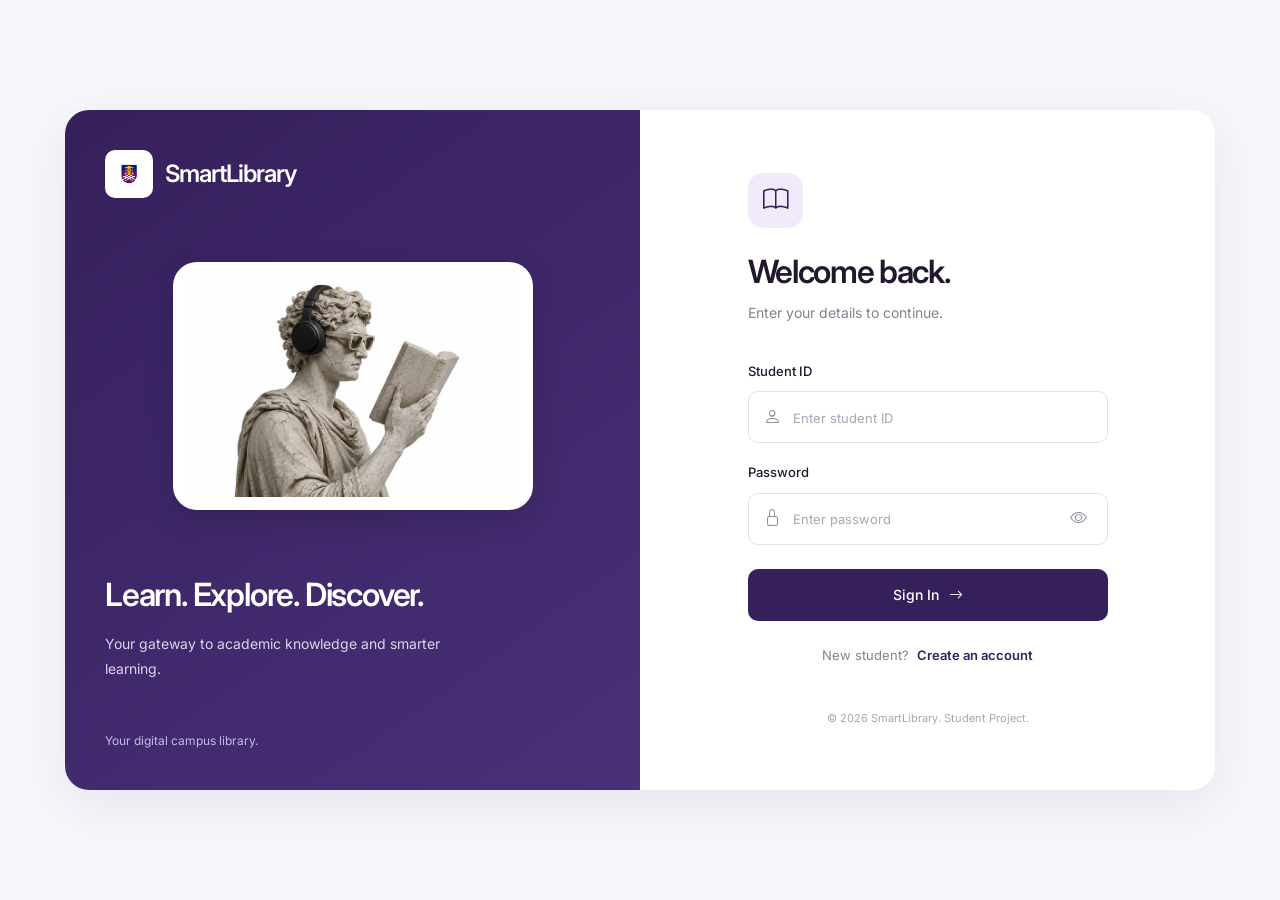
==== index.html @ e668dd78 "Update SmartLibrary website Added website features, updated interface design, images, and project fi" ====
<!DOCTYPE html>
<html lang="en">

<head>

    <meta charset="UTF-8">

    <meta name="viewport"
          content="width=device-width, initial-scale=1.0">

    <title>Sign In | SmartLibrary</title>

    <!-- Bootstrap CSS -->
    <link href="https://cdn.jsdelivr.net/npm/bootstrap@5.3.3/dist/css/bootstrap.min.css"
          rel="stylesheet">

    <!-- Bootstrap Icons -->
    <link href="https://cdn.jsdelivr.net/npm/bootstrap-icons@1.11.3/font/bootstrap-icons.css"
          rel="stylesheet">

    <!-- Google Font: Inter -->
    <link href="https://fonts.googleapis.com/css2?family=Inter:wght@400;500;600;700&display=swap"
          rel="stylesheet">

    <!-- Custom CSS -->
    <link rel="stylesheet" href="css/style.css">

</head>

<body class="login-page">

    <main class="login-container">

        <!-- LEFT PANEL -->

        <section class="login-left">

            <!-- Website Branding -->

            <div class="login-brand">

                <img src="images/assets/uitm-logo.jpg"
                     alt="UiTM Logo"
                     class="university-logo">

                <span>SmartLibrary</span>

            </div>

            <!-- Student Illustration -->

            <div class="illustration-container">

                <img src="images/assets/student-illustration.jpg"
                     alt="Student reading a book"
                     class="student-illustration">

            </div>

            <!-- Welcome Message -->

            <div class="welcome-content">

                <h1>Learn. Explore. Discover.</h1>

                <p>
                    Your gateway to academic knowledge
                    and smarter learning.
                </p>

            </div>

            <div class="left-footer">

                Your digital campus library.

            </div>

        </section>


        <!-- RIGHT PANEL -->

        <section class="login-right">

            <div class="login-form-container">

                <!-- Library Icon -->

                <div class="login-icon">

                    <i class="bi bi-book"></i>

                </div>

                <!-- Login Heading -->

                <h2>Welcome back.</h2>

                <p class="login-description">
                    Enter your details to continue.
                </p>

                <!-- Error Message -->

                <div class="alert alert-danger d-none"
                     id="loginError"
                     role="alert">
                </div>


                <!-- LOGIN FORM -->

                <form id="loginForm">

                    <!-- Student ID -->

                    <div class="mb-3">

                        <label for="studentId"
                               class="form-label">

                            Student ID

                        </label>

                        <div class="custom-input">

                            <i class="bi bi-person"></i>

                            <input type="text"
                                   id="studentId"
                                   name="studentId"
                                   placeholder="Enter student ID"
                                   autocomplete="username"
                                   required>

                        </div>

                    </div>


                    <!-- Password -->

                    <div class="mb-4">

                        <label for="password"
                               class="form-label">

                            Password

                        </label>

                        <div class="custom-input">

                            <i class="bi bi-lock"></i>

                            <input type="password"
                                   id="password"
                                   name="password"
                                   placeholder="Enter password"
                                   autocomplete="current-password"
                                   required>

                            <button type="button"
                                    id="togglePassword"
                                    class="password-toggle"
                                    aria-label="Show or hide password">

                                <i class="bi bi-eye"></i>

                            </button>

                        </div>

                    </div>


                    <!-- Sign In Button -->

                    <button type="submit"
                            class="login-button">

                        Sign In

                        <i class="bi bi-arrow-right"></i>

                    </button>

                </form>


                <!-- Registration Link -->

                <div class="register-link">

                    New student?

                    <a href="register.html">
                        Create an account
                    </a>

                </div>


                <!-- Footer -->

                <div class="login-footer">

                    &copy; 2026 SmartLibrary.
                    Student Project.

                </div>

            </div>

        </section>

    </main>


    <!-- Bootstrap JavaScript -->

    <script src="https://cdn.jsdelivr.net/npm/bootstrap@5.3.3/dist/js/bootstrap.bundle.min.js"></script>


    <!-- Custom JavaScript -->

    <script src="js/script.js"></script>

</body>

</html>
---- css/style.css ----
/* ========================================
   SMARTLIBRARY - GLOBAL STYLE
======================================== */

:root {
    --primary: #35205c;
    --primary-hover: #493078;
    --secondary: #8b6db7;
    --lavender: #f0eafa;
    --background: #f7f6fb;
    --white: #ffffff;
    --text-dark: #21182e;
    --text-muted: #85818e;
    --border: #e4e0ea;
}

* {
    margin: 0;
    padding: 0;
    box-sizing: border-box;
}

body {
    font-family: 'Inter', sans-serif;
    background-color: var(--background);
    color: var(--text-dark);
}

a {
    text-decoration: none;
}


/* ========================================
   LOGIN PAGE
======================================== */

.login-page {
    min-height: 100vh;
    display: flex;
    align-items: center;
    justify-content: center;
    padding: 30px;
}

.login-container {
    display: flex;
    width: 100%;
    max-width: 1150px;
    min-height: 680px;
    background-color: var(--white);
    border-radius: 24px;
    overflow: hidden;
    box-shadow: 0 15px 50px rgba(53, 32, 92, 0.08);
}


/* ========================================
   LEFT PANEL
======================================== */

.login-left {
    width: 50%;
    background: linear-gradient(
        145deg,
        #35205c,
        #493078
    );
    color: var(--white);
    padding: 40px;
    display: flex;
    flex-direction: column;
    position: relative;
    overflow: hidden;
}


/* Website Branding */

.login-brand {
    display: flex;
    align-items: center;
    gap: 12px;
}

.university-logo {
    width: 48px;
    height: 48px;
    object-fit: contain;
}

.login-brand span {
    font-size: 24px;
    font-weight: 600;
    letter-spacing: -1px;
}


/* Student Illustration */

.illustration-container {
    flex: 1;
    display: flex;
    align-items: center;
    justify-content: center;
    padding: 25px 0;
}

.student-illustration {
    width: 100%;
    max-width: 360px;
    max-height: 340px;
    object-fit: contain;
    animation: floating 4s ease-in-out infinite;
}


/* Floating Animation */

@keyframes floating {

    0% {
        transform: translateY(0);
    }

    50% {
        transform: translateY(-12px);
    }

    100% {
        transform: translateY(0);
    }

}


/* Welcome Message */

.welcome-content h1 {
    font-size: 32px;
    font-weight: 600;
    letter-spacing: -1.2px;
    line-height: 1.3;
    margin-bottom: 15px;
}

.welcome-content p {
    font-size: 14px;
    color: #ddd3ef;
    line-height: 1.8;
    max-width: 350px;
}

.left-footer {
    margin-top: 35px;
    font-size: 12px;
    color: #c9b9e3;
}


/* ========================================
   RIGHT PANEL
======================================== */

.login-right {
    width: 50%;
    display: flex;
    align-items: center;
    justify-content: center;
    padding: 50px;
    background-color: var(--white);
}

.login-form-container {
    width: 100%;
    max-width: 360px;
}


/* Library Icon */

.login-icon {
    width: 55px;
    height: 55px;
    background-color: var(--lavender);
    color: var(--primary);
    border-radius: 15px;
    display: flex;
    align-items: center;
    justify-content: center;
    margin-bottom: 25px;
    font-size: 25px;
}


/* Login Heading */

.login-form-container h2 {
    font-size: 32px;
    font-weight: 600;
    letter-spacing: -1.3px;
    margin-bottom: 10px;
}

.login-description {
    color: var(--text-muted);
    font-size: 14px;
    margin-bottom: 35px;
}


/* ========================================
   INPUT FIELDS
======================================== */

.form-label {
    font-size: 13px;
    font-weight: 500;
    color: var(--text-dark);
    margin-bottom: 10px;
}

.custom-input {
    display: flex;
    align-items: center;
    gap: 12px;
    border: 1px solid var(--border);
    border-radius: 10px;
    padding: 0 15px;
    min-height: 52px;
    background-color: var(--white);
    transition: 0.2s ease;
}

.custom-input:focus-within {
    border-color: var(--secondary);
    box-shadow: 0 0 0 3px rgba(139, 109, 183, 0.12);
}

.custom-input i {
    color: #9690a0;
    font-size: 17px;
}

.custom-input input {
    width: 100%;
    min-width: 0;
    border: none;
    outline: none;
    background: transparent;
    font-family: inherit;
    font-size: 14px;
    color: var(--text-dark);
    padding: 12px 0;
}

.custom-input input::placeholder {
    color: #aaa5b2;
    font-size: 13px;
}


/* Show and Hide Password */

.password-toggle {
    border: none;
    background: transparent;
    cursor: pointer;
    padding: 5px;
}

.password-toggle:hover i {
    color: var(--primary);
}


/* ========================================
   LOGIN BUTTON
======================================== */

.login-button {
    width: 100%;
    min-height: 52px;
    border: none;
    border-radius: 10px;
    background-color: var(--primary);
    color: var(--white);
    font-size: 14px;
    font-weight: 500;
    font-family: inherit;
    cursor: pointer;
    display: flex;
    align-items: center;
    justify-content: center;
    gap: 10px;
    transition: 0.2s ease;
}

.login-button:hover {
    background-color: var(--primary-hover);
    box-shadow: 0 5px 15px rgba(53, 32, 92, 0.15);
    transform: translateY(-2px);
}

.login-button:active {
    transform: translateY(0);
}


/* ========================================
   REGISTRATION LINK
======================================== */

.register-link {
    margin-top: 25px;
    text-align: center;
    font-size: 13px;
    color: var(--text-muted);
}

.register-link a {
    color: var(--primary);
    font-weight: 600;
    margin-left: 4px;
}

.register-link a:hover {
    text-decoration: underline;
}


/* ========================================
   FOOTER
======================================== */

.login-footer {
    text-align: center;
    color: #aaa5b2;
    font-size: 11px;
    margin-top: 45px;
}


/* ========================================
   ERROR MESSAGE
======================================== */

#loginError {
    font-size: 13px;
    border-radius: 10px;
}


/* ========================================
   RESPONSIVE DESIGN
======================================== */

/* Tablet */

@media (max-width: 992px) {

    .login-left {
        padding: 30px;
    }

    .login-right {
        padding: 35px;
    }

    .welcome-content h1 {
        font-size: 27px;
    }

    .student-illustration {
        max-width: 280px;
    }

}


/* Mobile Phone */

@media (max-width: 768px) {

    .login-page {
        padding: 20px;
    }

    .login-container {
        flex-direction: column;
        min-height: auto;
        max-width: 480px;
        border-radius: 18px;
    }

    .login-left {
        width: 100%;
        padding: 25px;
    }

    .login-right {
        width: 100%;
        padding: 35px 25px;
    }

    .login-brand span {
        font-size: 21px;
    }

    .university-logo {
        width: 40px;
        height: 40px;
    }

    .student-illustration {
        max-width: 200px;
    }

    .illustration-container {
        padding: 20px 0;
    }

    .welcome-content h1 {
        font-size: 23px;
    }

    .welcome-content p {
        font-size: 13px;
    }

    .left-footer {
        display: none;
    }

    .login-form-container h2 {
        font-size: 28px;
    }

    .login-footer {
        margin-top: 30px;
    }

}


/* Accessibility */

@media (prefers-reduced-motion: reduce) {

    .student-illustration {
        animation: none;
    }

    .login-button {
        transition: none;
    }

}



/* DASHBOARD LAYOUT */

.dashboard-page {
    background: var(--background);
    min-height: 100vh;
}

.sidebar {
    width: 250px;
    height: 100vh;
    position: fixed;
    background: var(--primary);
    color: white;
    padding: 25px 18px;
    display: flex;
    flex-direction: column;
}

.sidebar-brand {
    display: flex;
    align-items: center;
    gap: 10px;
    font-size: 21px;
    font-weight: 600;
    margin-bottom: 40px;
}

.sidebar-brand img {
    width: 40px;
    height: 40px;
    object-fit: contain;
}

.menu-label {
    color: #c9b9e3;
    font-size: 11px;
    padding-left: 12px;
    margin-bottom: 12px;
}

.sidebar-menu a, .logout-button {
    display: flex;
    align-items: center;
    gap: 12px;
    padding: 13px;
    margin-bottom: 5px;
    border-radius: 8px;
    color: #e5dcef;
    font-size: 14px;
    transition: 0.2s;
}

.sidebar-menu a:hover,
.sidebar-menu a.active,
.logout-button:hover {
    background: rgba(255,255,255,0.15);
    color: white;
}

.logout-button {
    margin-top: auto;
    background: transparent;
    border: none;
    width: 100%;
}

.main-content {
    margin-left: 250px;
    padding: 30px;
}

/* WELCOME BANNER */

.welcome-banner {
    background: var(--lavender);
    color: var(--primary);
    border-radius: 15px;
    padding: 25px 30px;
    display: flex;
    align-items: center;
    justify-content: space-between;
    gap: 20px;
}

.welcome-banner h3 {
    font-weight: 600;
    letter-spacing: -1px;
}

.welcome-banner p {
    font-size: 14px;
    color: #75618e;
}

.welcome-banner img {
    width: 130px;
    height: 130px;
    object-fit: contain;
}

/* REUSABLE CARDS AND CHARTS */

.stat-card, .content-card {
    border: none;
    border-radius: 12px;
    padding: 20px;
    box-shadow: 0 3px 15px rgba(53,32,92,0.04);
}

.stat-card h2 {
    font-size: 26px;
    font-weight: 600;
}

.text-purple {
    color: var(--primary);
}

.chart-container {
    position: relative;
    height: 260px;
}

/* REUSABLE BUTTON */

.btn-primary {
    --bs-btn-bg: #35205c;
    --bs-btn-border-color: #35205c;
    --bs-btn-hover-bg: #493078;
    --bs-btn-hover-border-color: #493078;
    --bs-btn-active-bg: #493078;
    --bs-btn-active-border-color: #493078;
}

/* RESPONSIVE DASHBOARD */

@media (max-width: 768px) {
    .sidebar {
        position: relative;
        width: 100%;
        height: auto;
    }

    .sidebar-brand {
        margin-bottom: 20px;
    }

    .main-content {
        margin-left: 0;
        padding: 20px;
    }

    .welcome-banner img {
        width: 80px;
        height: 80px;
    }

    .welcome-banner h3 {
        font-size: 20px;
    }
}



/* BOOK CATALOGUE */

.book-card {
    border: none;
    border-radius: 12px;
    overflow: hidden;
    transition: 0.2s;
}

.book-card:hover {
    transform: translateY(-5px);
    box-shadow: 0 8px 20px rgba(53,32,92,0.08);
}

.book-cover {
    width: 100%;
    height: 240px;
    object-fit: contain;
    background: #f0eafa;
    padding: 15px;
}

.book-card h6 {
    font-size: 15px;
    line-height: 1.5;
}

.book-category {
    color: var(--secondary);
    font-size: 12px;
}

.book-placeholder {
    height: 240px;
    background: #f0eafa;
    color: var(--secondary);
    display: flex;
    align-items: center;
    justify-content: center;
    font-size: 45px;
}


/* PROFILE AVATAR */

.profile-avatar {
    width: 90px;
    height: 90px;
    flex-shrink: 0;
    border-radius: 50%;
    background: var(--primary);
    color: white;
    display: flex;
    align-items: center;
    justify-content: center;
    font-size: 32px;
    font-weight: 600;
}


/* IMAGE FRAME DESIGN */

.university-logo,
.sidebar-brand img {
    background: white;
    border-radius: 10px;
    padding: 5px;
    object-fit: contain;
}

.student-illustration {
    border: 3px solid rgba(255, 255, 255, 0.6);
    border-radius: 24px;
    background: white;
    padding: 10px;
    box-shadow: 0 10px 30px rgba(0, 0, 0, 0.15);
}
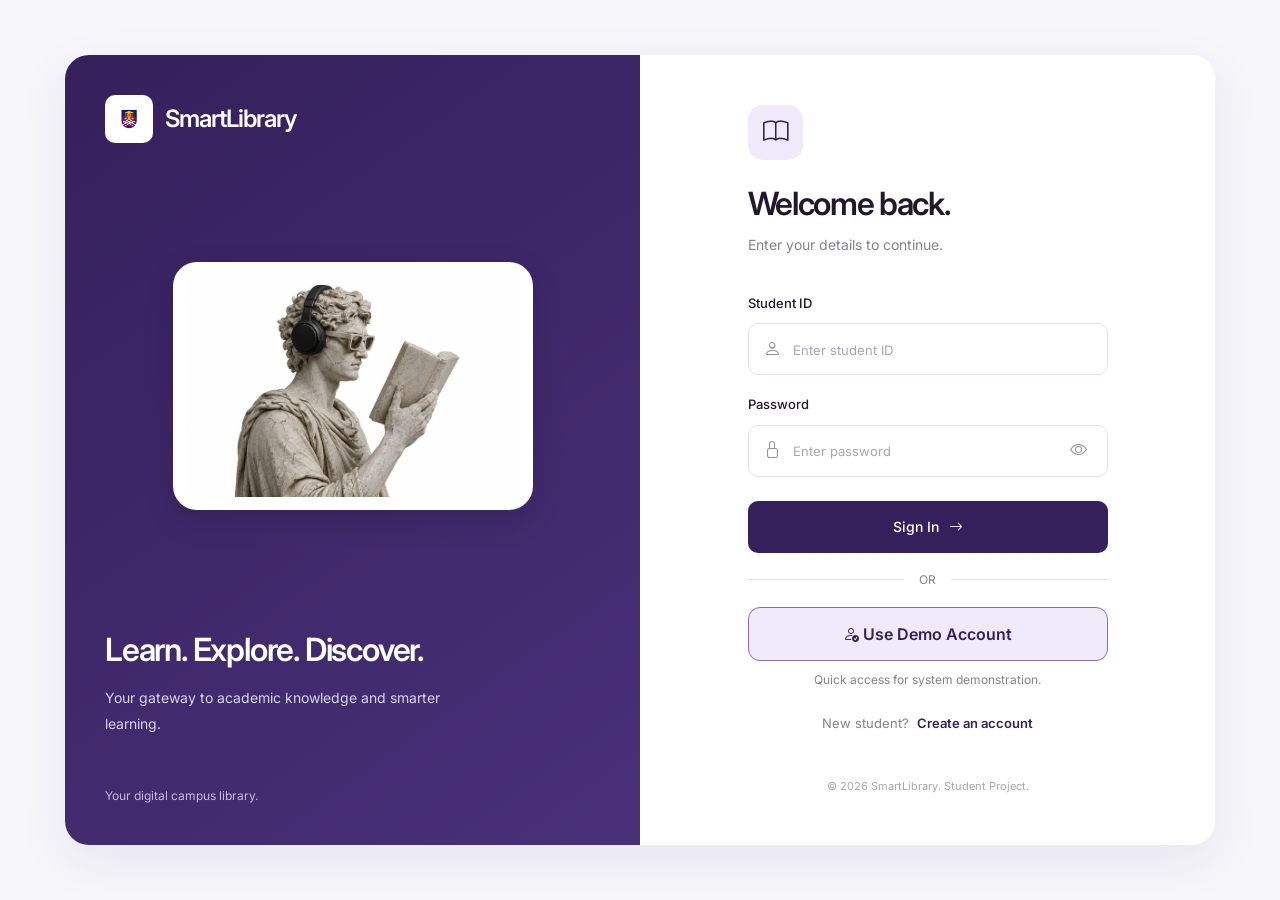
==== commit 58d5124c: "update index.html" ====
--- a/index.html
+++ b/index.html
@@ -190,6 +190,21 @@
 
                 </form>
 
+                <!-- DEMO ACCOUNT -->
+
+<div class="demo-divider">
+    <span>OR</span>
+</div>
+
+<button type="button" id="demoLoginBtn" class="demo-login-button">
+    <i class="bi bi-person-check"></i>
+    Use Demo Account
+</button>
+
+<p class="demo-description">
+    Quick access for system demonstration.
+</p>
+
 
                 <!-- Registration Link -->
 
@@ -227,8 +242,8 @@
 
     <!-- Custom JavaScript -->
 
-    <script src="js/script.js"></script>
-
+    <script src="js/demo-data.js"></script>
+<script src="js/script.js"></script>
 </body>
 
 </html>
--- a/css/style.css
+++ b/css/style.css
@@ -700,4 +700,46 @@
     background: white;
     padding: 10px;
     box-shadow: 0 10px 30px rgba(0, 0, 0, 0.15);
+}
+
+/* DEMO LOGIN */
+
+.demo-divider {
+    display: flex;
+    align-items: center;
+    gap: 15px;
+    margin: 18px 0;
+    color: var(--text-muted);
+    font-size: 12px;
+}
+
+.demo-divider::before,
+.demo-divider::after {
+    content: "";
+    flex: 1;
+    height: 1px;
+    background: var(--border);
+}
+
+.demo-login-button {
+    width: 100%;
+    padding: 14px;
+    border: 1px solid var(--secondary);
+    border-radius: 12px;
+    background: var(--lavender);
+    color: var(--primary);
+    font-weight: 600;
+    transition: 0.2s;
+}
+
+.demo-login-button:hover {
+    background: var(--primary);
+    color: white;
+}
+
+.demo-description {
+    text-align: center;
+    font-size: 12px;
+    color: var(--text-muted);
+    margin-top: 10px;
 }
